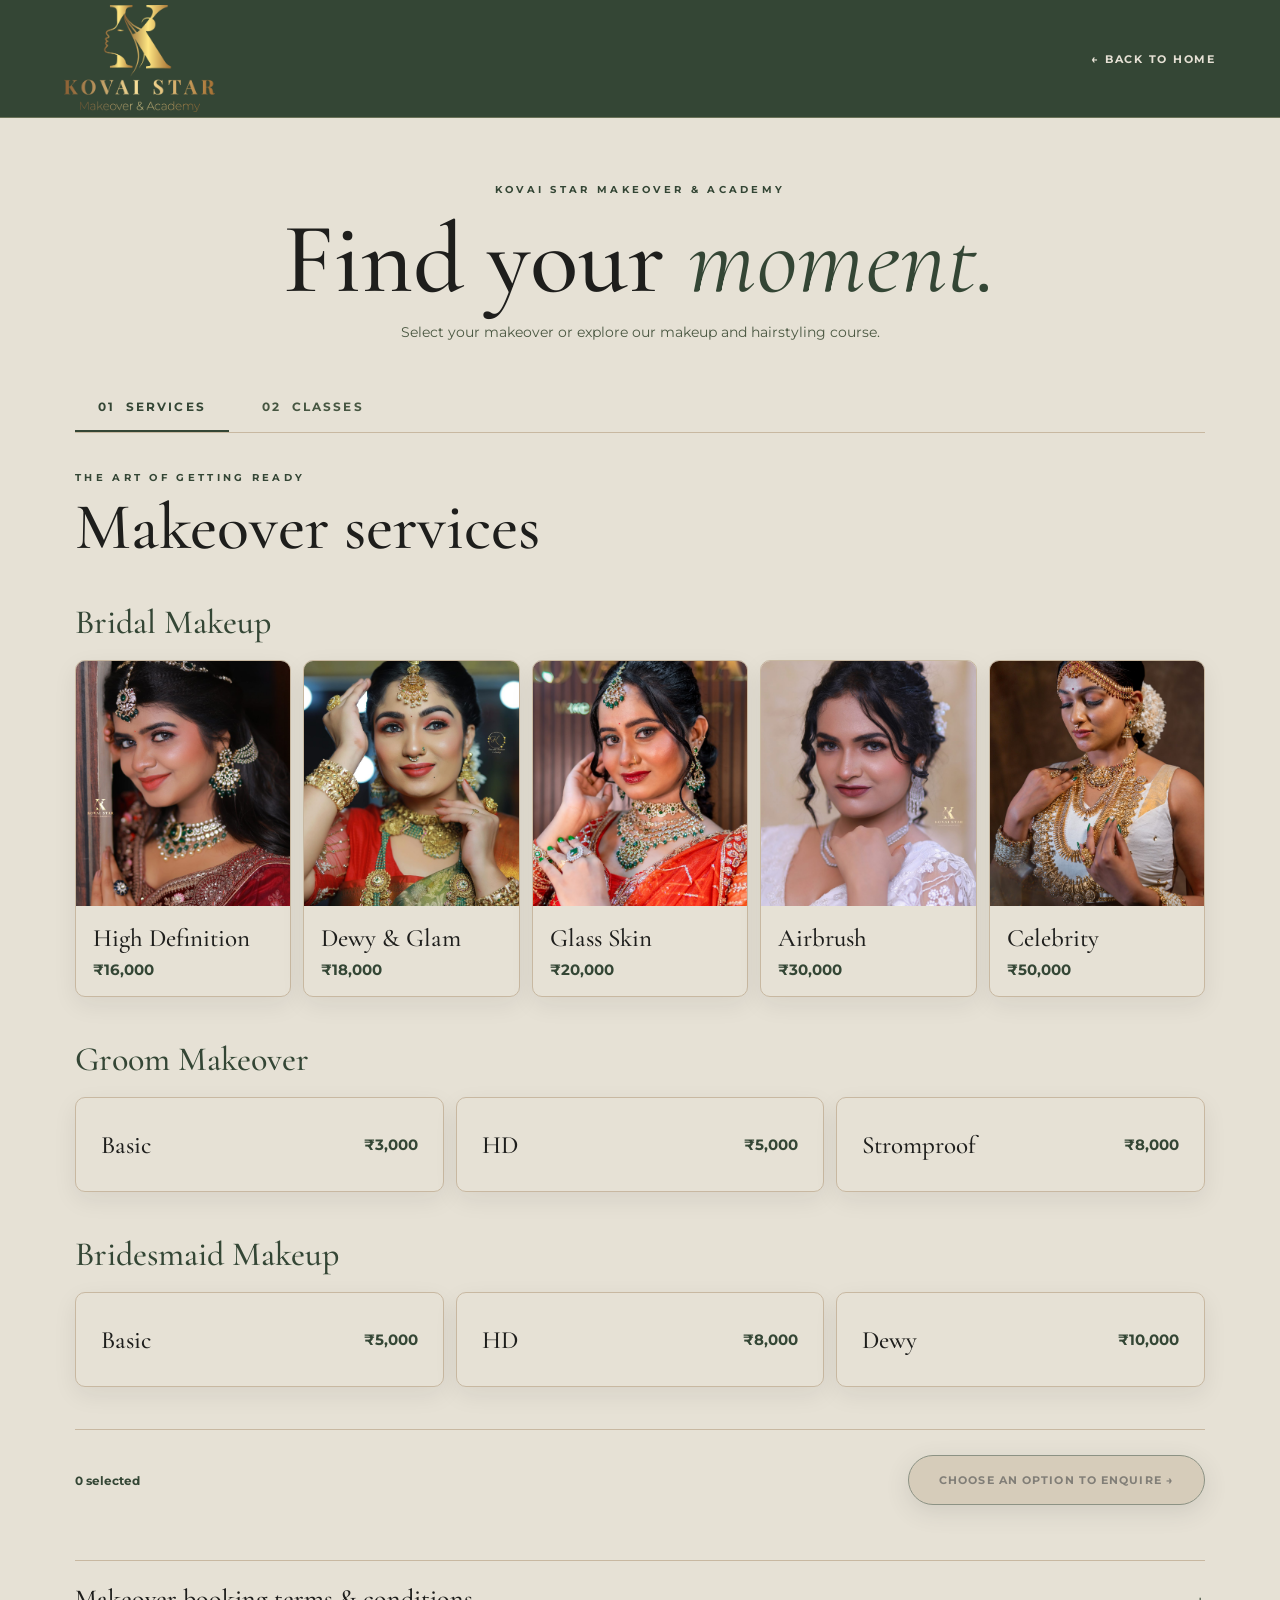
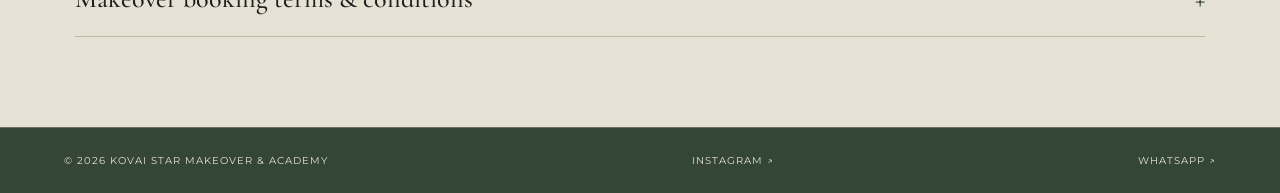
==== booking.html @ aaf4f647 "Add files via upload" ====
<!doctype html><html lang="en"><head><meta charset="utf-8"><meta name="viewport" content="width=device-width,initial-scale=1"><meta name="theme-color" content="#14110f"><title>Services & Classes | Kovai Star</title><link rel="preconnect" href="https://fonts.googleapis.com"><link rel="preconnect" href="https://fonts.gstatic.com" crossorigin><link href="https://fonts.googleapis.com/css2?family=Cormorant+Garamond:wght@400;500;600&family=Montserrat:wght@400;500;600;700&display=swap" rel="stylesheet"><link rel="stylesheet" href="style.css"></head><body class="booking-page">
<header class="booking-header"><a href="index.html"><img class="brand-logo" src="assets/logo.png" alt="Kovai Star Makeover & Academy"></a><a href="index.html" class="back-link">← BACK TO HOME</a></header>
<main class="booking-main"><div class="booking-title"><p class="overline">KOVAI STAR MAKEOVER & ACADEMY</p><h1>Find your <em>moment.</em></h1><p>Select your makeover or explore our makeup and hairstyling course.</p></div>
<div class="tabs" role="tablist" aria-label="Explore services or classes"><button id="servicesTab" class="tab active" type="button" role="tab" aria-selected="true" aria-controls="servicesPanel">01&nbsp; SERVICES</button><button id="classesTab" class="tab" type="button" role="tab" aria-selected="false" aria-controls="classesPanel">02&nbsp; CLASSES</button></div>
<section id="servicesPanel" class="tab-panel" role="tabpanel" aria-labelledby="servicesTab"><div class="section-heading"><p class="overline">THE ART OF GETTING READY</p><h2>Makeover services</h2></div>
<div class="service-category"><h3>Bridal Makeup</h3><div class="service-grid">
<button class="service-card" type="button" data-service="High Definition Makeup — ₹16,000"><img src="assets/look-01.jpg" alt="High definition bridal look"><span><b>High Definition</b><small>₹16,000</small></span><i>✓</i></button>
<button class="service-card" type="button" data-service="Dewy & Glam Makeup — ₹18,000"><img src="assets/look-02.jpg" alt="Dewy and glam bridal look"><span><b>Dewy & Glam</b><small>₹18,000</small></span><i>✓</i></button>
<button class="service-card" type="button" data-service="Glass Skin Makeup — ₹20,000"><img src="assets/look-03.jpg" alt="Glass skin bridal look"><span><b>Glass Skin</b><small>₹20,000</small></span><i>✓</i></button>
<button class="service-card" type="button" data-service="Airbrush Makeup — ₹30,000"><img src="assets/look-04.jpg" alt="Airbrush bridal look"><span><b>Airbrush</b><small>₹30,000</small></span><i>✓</i></button>
<button class="service-card" type="button" data-service="Celebrity Makeup — ₹50,000"><img src="assets/look-05.jpg" alt="Celebrity makeup look"><span><b>Celebrity</b><small>₹50,000</small></span><i>✓</i></button>
</div></div>
<div class="service-category"><h3>Groom Makeover</h3><div class="option-grid"><button class="option-card" type="button" data-service="Groom Basic — ₹3,000"><b>Basic</b><small>₹3,000</small><i>✓</i></button><button class="option-card" type="button" data-service="Groom HD — ₹5,000"><b>HD</b><small>₹5,000</small><i>✓</i></button><button class="option-card" type="button" data-service="Groom Stromproof — ₹8,000"><b>Stromproof</b><small>₹8,000</small><i>✓</i></button></div></div>
<div class="service-category"><h3>Bridesmaid Makeup</h3><div class="option-grid"><button class="option-card" type="button" data-service="Bridesmaid Basic — ₹5,000"><b>Basic</b><small>₹5,000</small><i>✓</i></button><button class="option-card" type="button" data-service="Bridesmaid HD — ₹8,000"><b>HD</b><small>₹8,000</small><i>✓</i></button><button class="option-card" type="button" data-service="Bridesmaid Dewy — ₹10,000"><b>Dewy</b><small>₹10,000</small><i>✓</i></button></div></div>
</section>
<section id="classesPanel" class="tab-panel hidden" role="tabpanel" aria-labelledby="classesTab">
<div class="section-heading"><p class="overline">LEARN THE CRAFT</p><h2>Makeup &amp; Hairstyling Class</h2><p>21-day Makeup &amp; Hairstyling Class — explore all course topics and benefits below.</p></div>
<div class="class-feature"><img class="class-saree-photo" src="assets/look-11.jpg" alt="Kovai Star bridal makeup and hairstyling with a traditional cream and gold saree"><div><p class="overline">21 DAY COURSE</p><h3>Makeup &amp;<br>Hairstyling</h3><p class="course-offer">FLAT 50% OFFER</p><p>Learn makeup, hairstyling and saree draping with live demonstrations and hands-on practice.</p><div class="class-fee">COURSE FEE <strong>₹25,000</strong></div><p>Ask us for the next batch schedule, offer details and joining information.</p><p class="course-seats">LIMITED SEATS ONLY!</p><button class="class-select" type="button" data-service="21-day Makeup &amp; Hairstyling Class — ₹25,000 — 50% offer enquiry">SELECT CLASS FOR ENQUIRY <span>✓</span></button></div></div>
<div class="topic-grid course-details"><article class="course-detail"><h3>What you will get</h3><ul><li>FREE Products</li><li>Professional Makeup Brush Kit</li><li>FREE Classes</li><li>Nail Art</li><li>Flower Making</li><li>Complimentary Portfolio Shoot</li><li>Photography</li><li>Costumes</li><li>Jewels</li><li>Lens</li><li>Lash</li><li>Hair Extensions</li><li>International Brand Portfolio</li><li>Makeup Products</li><li>Hairstyling Products &amp; Machineries</li></ul></article><article class="course-detail"><h3>Career Support</h3><ul><li>Social Media Marketing</li><li>Instagram Page Handling</li><li>Post &amp; Reels Ideas</li><li>Video / Photo Editing Ideas</li><li>Certificate Provided</li><li>Hands-on Practice with Our Products</li><li>Refreshments</li></ul></article><article class="course-detail"><h3>Topics</h3><ul><li>Advanced Makeup Live Demo</li><li>Advanced Hairstyle Class — Live Session</li><li>Advanced Pre-Pleating Techniques</li><li>Basic to Advanced Saree Pleating</li><li>Basic to Advanced Makeup</li><li>Basic to Advanced Hairstyling — 20+ Styles</li><li>South Indian Saree Draping</li><li>Madisar Saree Draping</li><li>Can Can Saree Draping</li><li>Salwar Techniques</li><li>Groom Makeup Class</li><li>Self-Grooming Class</li><li>Party Makeup</li></ul></article></div>
<div class="course-contact"><h3>Contact us for Booking</h3><a href="tel:+919790234906">+91 97902 34906</a><p>Kavundampalayam, Coimbatore</p></div>
</section>
<div class="selection-bar"><span id="selectionCount">0 selected</span><button id="continueBtn" class="gold-button" type="button" disabled>CHOOSE AN OPTION TO ENQUIRE →</button></div>
<section id="detailsPanel" class="details-panel hidden"><div class="section-heading"><p class="overline">PRIVATE ENQUIRY</p><h2>Tell us about your plans</h2></div><div class="selected-summary"><b>YOUR SELECTION</b><div id="selectedText"></div><button id="changeSelection" type="button">Change selection</button></div><form id="enquiryForm"><label>Your name<input id="name" required autocomplete="name" placeholder="Full name"></label><label>Phone number<input id="phone" type="tel" required inputmode="tel" autocomplete="tel" placeholder="Your number"></label><label>Event / preferred class date<input id="date" type="date"></label><label>Event or enquiry type<select id="eventType"><option value="">Choose one</option><option>Wedding</option><option>Engagement</option><option>Reception</option><option>Party / Occasion</option><option>Groom Stromproof</option><option>Makeup & Hairstyling Class</option><option>Other</option></select></label><label class="full">Location<input id="location" placeholder="City or venue"></label><label class="full">Message<textarea id="message" rows="4" placeholder="Tell us anything we should know..."></textarea></label><div class="form-actions"><button type="button" id="backBtn" class="outline-button">← BACK</button><button type="submit" class="gold-button">SEND ENQUIRY ON WHATSAPP ↗</button></div></form></section>
<details class="terms"><summary>Makeover booking terms &amp; conditions <span>+</span></summary><ul>
<li><strong>Trial:</strong> Complimentary when booking two makeover sessions; the trial prepayment is adjusted in the final bill. For one session, a trial costs ₹3,000 extra.</li>
<li><strong>Booking &amp; payment:</strong> A 50% non-refundable advance confirms the booking. Pay the remaining balance three days before the event. Any extra services on the event day are payable that day.</li>
<li><strong>Jewellery:</strong> Not included; clients arrange and collect it themselves.</li>
<li><strong>Travel:</strong> Client pays travel charges. Minimum ₹1,000 for travel within approximately 5 km; beyond that, ₹12 per km.</li>
<li><strong>Accommodation:</strong> Client arranges accommodation where required, or reimburses actual room costs against an invoice.</li>
<li><strong>Makeup room:</strong> Please provide a private, preferably air-conditioned room. Keep valuables with you; we cannot be responsible for missing items.</li>
<li><strong>Hair extensions &amp; accessories:</strong> These can be arranged. Borrowed items must be returned after the occasion; unreturned items may incur charges.</li>
<li><strong>Timing:</strong> Up to three hours are scheduled for makeup. Extra waiting is ₹1,500 per hour. An additional saree change or touch-up is ₹2,500.</li>
</ul><p>Please review the terms and confirm any travel, timing, or extra service charges before booking.</p></details>
</main><footer class="booking-footer"><span>© 2026 KOVAI STAR MAKEOVER & ACADEMY</span><a href="https://www.instagram.com/kovaistarmakeover?stkn=ZjFpaWU0MXR2Zm05" target="_blank" rel="noopener noreferrer">INSTAGRAM ↗</a><a href="https://wa.me/919790234906" target="_blank" rel="noopener noreferrer">WHATSAPP ↗</a></footer><script src="booking.js"></script></body></html>
---- style.css ----
:root{--bg:#14110f;--panel:#211a17;--line:#78604a;--gold:#e2bb81;--pale:#f2d6ad;--text:#fbf1df;--muted:#c3ad95}*{box-sizing:border-box}html{scroll-behavior:smooth}body{margin:0;background:var(--bg);color:var(--text);font-family:Montserrat,Arial,sans-serif}a{color:inherit;text-decoration:none}button,input,select,textarea{font:inherit}button{cursor:pointer}.hidden{display:none!important}.brand-logo{display:block;width:180px;height:128px;object-fit:contain;object-position:left top}.home-hero{min-height:100svh;position:relative;isolation:isolate;overflow:hidden;background:#17100d}.hero-photo{position:absolute;inset:0;background:url('assets/look-10.jpg') center 28%/cover no-repeat;z-index:-2}.hero-shade{position:absolute;inset:0;z-index:-1;background:linear-gradient(90deg,rgba(13,10,9,.98) 0%,rgba(16,11,9,.83) 27%,rgba(16,11,9,.12) 62%,rgba(12,9,8,.32) 100%),linear-gradient(0deg,rgba(11,8,7,.98) 0%,transparent 48%)}.home-header{padding:25px 5% 0}.home-header .brand-logo{width:195px;height:150px}.hero-copy{margin:36px 0 0 7.5%;position:relative;z-index:1;width:min(580px,50vw)}.overline{font-size:10px;letter-spacing:.33em;font-weight:600;color:var(--gold)}.hero-copy h1{font:500 clamp(100px,16vw,230px)/.75 'Cormorant Garamond',Georgia,serif;letter-spacing:-.07em;margin:20px 0 35px;color:var(--pale)}.hero-copy .star{font-size:.35em;vertical-align:top;margin-left:10px;letter-spacing:0}.hero-sub{font:500 clamp(19px,2vw,27px)/1.15 'Cormorant Garamond',Georgia,serif;letter-spacing:.025em;color:var(--text)}.home-gallery{width:min(1220px,90vw);margin:40px auto 0;position:relative;z-index:1}.mosaic{display:grid;grid-template-columns:1.05fr .92fr 1.25fr .92fr .92fr;grid-template-rows:156px 156px;gap:10px}.mosaic img{width:100%;height:100%;object-fit:cover;border:1px solid rgba(226,187,129,.55);border-radius:10px;min-width:0;background:#4a332a}.mosaic img:nth-child(1){grid-row:span 2}.mosaic img:nth-child(2){grid-column:2;grid-row:1}.mosaic img:nth-child(3){grid-column:3;grid-row:span 2}.mosaic img:nth-child(4){grid-column:4;grid-row:1}.mosaic img:nth-child(5){grid-column:5;grid-row:1}.mosaic img:nth-child(6){grid-column:2;grid-row:2}.mosaic img:nth-child(7){grid-column:4/span 2;grid-row:2}.gallery-more{display:flex;justify-content:space-between;font-size:10px;letter-spacing:.19em;color:var(--gold);margin:12px 0}.hero-bottom{display:flex;align-items:center;justify-content:space-between;gap:20px;width:min(1220px,90vw);margin:24px auto 28px}.instagram-cta{display:flex;align-items:center;gap:15px;font:500 17px 'Cormorant Garamond',Georgia,serif}.insta-icon{font:28px Arial,sans-serif}.book-cta,.gold-button{background:linear-gradient(110deg,#b88654,#f2d4a2,#bb8955);color:#24160f;border:0;border-radius:999px;padding:17px 30px;font:600 14px 'Cormorant Garamond',Georgia,serif;letter-spacing:.02em;min-width:210px;text-align:center}.book-cta span{margin-left:24px}.booking-header{height:118px;border-bottom:1px solid rgba(226,187,129,.3);padding:12px 5%;display:flex;align-items:center;justify-content:space-between}.booking-header .brand-logo{width:152px;height:100px}.back-link{font-size:10px;letter-spacing:.16em;color:var(--gold)}.booking-main{width:min(1130px,92vw);margin:0 auto;padding:55px 0 90px}.booking-title{text-align:center;margin-bottom:42px}.booking-title h1{font:500 clamp(55px,8vw,100px)/.95 'Cormorant Garamond',Georgia,serif;margin:16px}.booking-title h1 em{color:var(--gold);font-weight:400}.booking-title>p:last-child{font-size:13px;color:var(--muted)}.tabs{display:flex;gap:10px;border-bottom:1px solid var(--line);margin-bottom:38px}.tab{border:0;border-bottom:2px solid transparent;background:none;color:var(--muted);padding:16px 23px;font-size:11px;letter-spacing:.18em;font-weight:700}.tab.active{color:var(--gold);border-color:var(--gold)}.section-heading h2{font:500 clamp(43px,6vw,66px)/1 'Cormorant Garamond',Georgia,serif;margin:9px 0 16px}.section-heading>p:last-child{font-size:13px;color:var(--muted)}.service-category{margin:42px 0}.service-category h3,.topic-grid h3{font:500 34px 'Cormorant Garamond',Georgia,serif;color:var(--gold);margin:0 0 17px}.service-grid{display:grid;grid-template-columns:repeat(5,1fr);gap:12px}.service-card{min-width:0;border:1px solid var(--line);border-radius:10px;background:var(--panel);color:var(--text);padding:0;text-align:left;overflow:hidden;position:relative;transition:.2s}.service-card:hover,.service-card.selected,.option-card:hover,.option-card.selected,.class-select.selected{border-color:var(--gold);box-shadow:0 0 0 2px rgba(226,187,129,.2)}.service-card img{width:100%;height:205px;object-fit:cover;display:block}.service-card span{padding:17px;display:flex;flex-direction:column;gap:7px}.service-card b,.option-card b{font:500 22px 'Cormorant Garamond',Georgia,serif}.service-card small,.option-card small{font-size:12px;color:var(--gold)}.service-card i,.option-card i{position:absolute;top:9px;right:9px;background:var(--gold);color:#18110e;border-radius:50%;width:25px;height:25px;display:none;place-items:center;font-style:normal}.selected i{display:grid}.option-grid{display:grid;grid-template-columns:repeat(3,1fr);gap:12px}.option-card{border:1px solid var(--line);background:var(--panel);color:var(--text);border-radius:10px;padding:24px;text-align:left;display:flex;justify-content:space-between;align-items:center;position:relative}.option-card i{top:4px;right:4px}.class-feature{display:grid;grid-template-columns:45% 55%;border:1px solid var(--line);border-radius:12px;overflow:hidden;background:var(--panel);margin-top:25px}.class-feature>img{width:100%;height:450px;object-fit:cover}.class-feature>div{padding:clamp(30px,5vw,65px)}.class-feature h3{font:500 clamp(44px,5vw,70px)/.9 'Cormorant Garamond',Georgia,serif;color:var(--pale);margin:14px 0 24px}.class-feature p:not(.overline){color:var(--muted);font-size:13px;line-height:1.8}.class-fee{display:flex;gap:20px;align-items:center;color:var(--gold);font-size:10px;letter-spacing:.17em;margin:28px 0}.class-fee strong{font:500 30px 'Cormorant Garamond',Georgia,serif;letter-spacing:0;color:var(--text)}.class-select{border:1px solid var(--gold);background:transparent;color:var(--gold);padding:15px 18px;font-size:10px;letter-spacing:.13em}.class-select span{display:none}.class-select.selected span{display:inline}.topic-grid{display:grid;grid-template-columns:1fr 1fr;gap:20px;margin:24px 0}.topic-grid>div{padding:28px;background:var(--panel);border:1px solid var(--line);border-radius:10px}.topic-grid h3{font-size:28px}.topic-grid ul,.terms ul{padding-left:20px;color:var(--muted);font-size:12px;line-height:2}.selection-bar{border-top:1px solid var(--line);padding:25px 0;display:flex;justify-content:space-between;align-items:center;gap:16px;color:var(--gold);font-size:12px}.gold-button{font:700 11px Montserrat,sans-serif;letter-spacing:.1em;border-radius:30px}.gold-button:disabled{opacity:.5;cursor:not-allowed}.details-panel{border-top:1px solid var(--line);padding:48px 0}.selected-summary{background:var(--panel);border:1px solid var(--line);padding:18px;display:flex;align-items:center;gap:18px;margin:20px 0 25px;flex-wrap:wrap}.selected-summary b{color:var(--gold);font-size:10px;letter-spacing:.12em}.selected-summary>div{flex:1;font-size:12px;line-height:1.8}.selected-summary button,.outline-button{border:1px solid var(--gold);background:transparent;color:var(--gold);padding:12px 16px;font-size:11px}form{display:grid;grid-template-columns:1fr 1fr;gap:18px}form label{display:flex;flex-direction:column;gap:9px;font-size:11px;letter-spacing:.06em;color:var(--gold)}form .full,.form-actions{grid-column:1/-1}input,select,textarea{background:#261e1a;border:1px solid var(--line);padding:14px;color:var(--text);width:100%;border-radius:3px;color-scheme:dark}textarea{resize:vertical}.form-actions{display:flex;justify-content:space-between;gap:15px}.terms{margin:30px 0 0;border-top:1px solid var(--line);border-bottom:1px solid var(--line);padding:22px 0}.terms summary{cursor:pointer;display:flex;justify-content:space-between;list-style:none;font:500 26px 'Cormorant Garamond',Georgia,serif}.terms summary span{color:var(--gold)}.terms p{font-size:11px;color:var(--muted)}.booking-footer{border-top:1px solid var(--line);padding:26px 5%;display:flex;justify-content:space-between;gap:15px;color:var(--muted);font-size:10px;letter-spacing:.1em}@media(max-width:850px){.service-grid{grid-template-columns:repeat(3,1fr)}.home-header .brand-logo{width:145px;height:110px}.hero-copy{margin-top:10px}.mosaic{grid-template-rows:120px 120px}.hero-bottom{margin-bottom:22px}}@media(max-width:600px){.home-hero{min-height:100svh}.hero-photo{background-position:61% top}.hero-shade{background:linear-gradient(90deg,rgba(13,10,9,.9),rgba(13,10,9,.25)),linear-gradient(0deg,rgba(11,8,7,.98) 0%,transparent 65%)}.home-header{padding:18px 5% 0}.home-header .brand-logo{width:130px;height:96px}.hero-copy{width:85vw;margin:65px 0 0 6%}.hero-copy h1{font-size:105px}.hero-sub{font-size:19px}.home-gallery{width:95vw;margin-top:50px}.mosaic{display:flex;gap:7px;overflow-x:auto;scroll-snap-type:x mandatory;scrollbar-width:none}.mosaic img,.mosaic img:nth-child(n){flex:0 0 43vw;width:43vw;height:220px;scroll-snap-align:center;border-radius:8px}.gallery-more{font-size:9px}.hero-bottom{width:95vw;flex-direction:column-reverse;align-items:stretch;margin:20px auto 35px}.book-cta{width:100%}.instagram-cta{font-size:15px;justify-content:center}.booking-header{height:95px}.booking-header .brand-logo{width:120px;height:82px}.back-link{font-size:8px}.booking-main{padding-top:35px}.booking-title h1{font-size:62px}.tabs{margin-bottom:25px}.tab{flex:1;padding:13px 8px;font-size:9px}.service-grid{grid-template-columns:repeat(2,1fr);gap:9px}.service-card img{height:160px}.service-card span{padding:12px}.service-card b{font-size:18px}.option-grid{gap:7px}.option-card{padding:17px 10px;display:block}.option-card b{font-size:21px}.option-card small{display:block;margin-top:7px}.class-feature{grid-template-columns:1fr}.class-feature>img{height:300px}.class-feature>div{padding:25px}.topic-grid{grid-template-columns:1fr}.selection-bar,.form-actions{flex-direction:column;align-items:stretch}.selection-bar .gold-button{width:100%}form{grid-template-columns:1fr}.booking-footer{flex-wrap:wrap;line-height:1.8}}

/* Earth palette revision — layout and content remain the same. */
:root{--bg:#E6E1D5;--panel:#F0EDE5;--line:#C8B8A1;--gold:#6A7258;--pale:#E6E1D5;--text:#1E1E1C;--muted:#53604B}
body{background:#E6E1D5;color:#1E1E1C}
.home-hero{background:#344635;color:#E6E1D5;min-height:100svh}
.hero-shade{background:linear-gradient(90deg,rgba(30,30,28,.97) 0%,rgba(52,70,53,.83) 29%,rgba(52,70,53,.06) 66%,rgba(30,30,28,.24) 100%),linear-gradient(0deg,rgba(30,30,28,.96) 0%,transparent 56%)}
.home-header .brand-logo{width:225px;height:164px;filter:brightness(1.12)}
.hero-copy{margin-top:20px;width:min(670px,58vw)}
.hero-copy .overline{color:#E6E1D5;font-size:12px;letter-spacing:.29em;text-shadow:0 2px 10px #1E1E1C}
.hero-copy h1{color:#E6E1D5;font-size:clamp(125px,17vw,250px);text-shadow:0 5px 22px rgba(30,30,28,.45)}
.hero-sub{color:#E6E1D5;font-size:clamp(23px,2.4vw,33px);text-shadow:0 3px 15px #1E1E1C}
.home-gallery{width:min(1460px,96vw);margin-top:40px}
.mosaic{grid-template-rows:clamp(185px,17vw,245px) clamp(185px,17vw,245px);gap:12px}
.mosaic img{border:2px solid #C8B8A1;box-shadow:0 9px 25px rgba(30,30,28,.34)}
.gallery-more{color:#E6E1D5;font-size:11px;font-weight:700;text-shadow:0 2px 8px #1E1E1C}
.hero-bottom{width:min(1460px,96vw);margin-top:20px}
.instagram-cta{color:#E6E1D5;font-size:21px;text-shadow:0 2px 10px #1E1E1C}
.book-cta,.gold-button{background:#C8B8A1;color:#1E1E1C;border:1px solid #E6E1D5;box-shadow:0 7px 22px rgba(30,30,28,.2)}
.book-cta{font-size:18px;padding:19px 35px}
.book-cta:hover,.gold-button:hover:not(:disabled){background:#E6E1D5;color:#344635}
.booking-page{background:#E6E1D5;color:#1E1E1C}
.booking-header{background:#344635;border-bottom-color:#6A7258}
.booking-header .brand-logo{width:172px;height:107px;filter:brightness(1.15)}
.back-link{color:#E6E1D5;font-size:11px;font-weight:700}
.booking-title .overline,.section-heading .overline{color:#344635;font-weight:700}
.booking-title h1{color:#1E1E1C}
.booking-title h1 em{color:#344635}
.booking-title>p:last-child,.section-heading>p:last-child{color:#4B5842;font-size:14px}
.tabs{border-color:#C8B8A1}
.tab{color:#465641;font-size:12px}
.tab.active{color:#344635;border-color:#344635}
.section-heading h2{color:#1E1E1C}
.service-category h3,.topic-grid h3{color:#344635}
.service-card,.option-card{background:#F3F0E9;color:#1E1E1C;border:1px solid #B1AC99;box-shadow:0 8px 25px rgba(30,30,28,.07)}
.service-card:hover,.service-card.selected,.option-card:hover,.option-card.selected{border-color:#344635;box-shadow:0 0 0 2px rgba(106,114,88,.35)}
.service-card img{height:245px}
.service-card b,.option-card b{font-size:25px;color:#1E1E1C}
.service-card small,.option-card small{color:#344635;font-size:15px;font-weight:700}
.service-card i,.option-card i{background:#344635;color:#E6E1D5}
.option-card{min-height:95px;padding:25px}
.class-feature,.topic-grid>div,.selected-summary{background:#F3F0E9;border-color:#B1AC99}
.class-feature h3{color:#344635}
.class-feature p:not(.overline),.topic-grid ul,.terms ul,.terms p{color:#414B3D;font-size:13px}
.class-fee{color:#344635}
.class-fee strong{color:#1E1E1C}
.class-select,.selected-summary button,.outline-button{border-color:#344635;color:#344635;font-weight:700}
.class-select.selected{border-color:#344635;box-shadow:0 0 0 2px rgba(106,114,88,.35)}
.selection-bar,.details-panel,.terms{border-color:#C8B8A1}
.selection-bar,.selected-summary b{color:#344635;font-weight:700}
form label{color:#344635;font-size:12px;font-weight:700}
input,select,textarea{background:#FAF8F2;border-color:#AAA995;color:#1E1E1C;color-scheme:light;font-size:14px}
input::placeholder,textarea::placeholder{color:#5A6555;opacity:1}
.terms summary{color:#1E1E1C}
.terms summary span{color:#344635}
.booking-footer{background:#344635;color:#E6E1D5;border-color:#6A7258}
@media(max-width:850px){.home-header .brand-logo{width:180px;height:132px}.mosaic{grid-template-rows:180px 180px}.hero-copy{width:72vw}}
@media(max-width:600px){.home-hero{min-height:100svh}.home-header .brand-logo{width:150px;height:110px}.hero-copy{width:88vw;margin:45px 0 0 6%}.hero-copy .overline{font-size:10px}.hero-copy h1{font-size:clamp(110px,28vw,150px)}.hero-sub{font-size:22px}.home-gallery{width:96vw;margin-top:45px}.mosaic{gap:9px}.mosaic img,.mosaic img:nth-child(n){flex:0 0 65vw;width:65vw;height:315px;border-width:2px}.gallery-more{font-size:10px}.hero-bottom{width:96vw}.instagram-cta{font-size:18px}.book-cta{font-size:18px}.booking-header .brand-logo{width:145px;height:90px}.service-card img{height:195px}.service-card b{font-size:21px}.service-card small,.option-card small{font-size:13px}.option-card{padding:18px 10px;min-height:85px}.option-card b{font-size:20px}}

.full-gallery{background:#E6E1D5;padding:75px max(3vw,18px) 90px;color:#1E1E1C}.gallery-title{text-align:center;margin-bottom:35px}.gallery-title p{color:#344635;font-size:11px;font-weight:700;letter-spacing:.26em}.gallery-title h2{font:500 clamp(47px,6vw,77px)/1 'Cormorant Garamond',Georgia,serif;margin:12px}.all-looks{max-width:1460px;margin:auto;display:grid;grid-template-columns:repeat(5,1fr);gap:16px}.all-looks figure{min-width:0;margin:0;background:#F4F0E8;border:1px solid #C8B8A1}.all-looks img{display:block;width:100%;height:clamp(230px,28vw,390px);object-fit:cover;object-position:center 25%}.all-looks figcaption{padding:13px 16px;color:#344635;font-size:10px;font-weight:700;letter-spacing:.16em}@media(max-width:900px){.all-looks{grid-template-columns:repeat(3,1fr);gap:11px}}@media(max-width:600px){.full-gallery{padding:55px 12px 70px}.all-looks{grid-template-columns:repeat(2,1fr);gap:9px}.all-looks img{height:56vw}.all-looks figcaption{padding:9px;font-size:9px}}

/* One generous swipeable portfolio inside the hero, containing all 17 supplied photos. */
.home-gallery{width:96vw!important;max-width:1500px!important;margin:50px auto 0!important}.home-gallery .mosaic{display:flex!important;grid-template-columns:none!important;grid-template-rows:none!important;gap:14px!important;overflow-x:auto!important;overflow-y:hidden!important;scroll-snap-type:x mandatory;scrollbar-width:none;overscroll-behavior-inline:contain;padding:6px 3px 14px}.home-gallery .mosaic::-webkit-scrollbar{display:none}.home-gallery .mosaic img,.home-gallery .mosaic img:nth-child(n){display:block!important;grid-column:auto!important;grid-row:auto!important;flex:0 0 clamp(260px,27vw,405px)!important;width:clamp(260px,27vw,405px)!important;height:clamp(365px,38vw,540px)!important;object-fit:cover;object-position:center 25%;scroll-snap-align:start;border:2px solid #C8B8A1;border-radius:10px}.gallery-navigation{display:flex;align-items:center;justify-content:center;gap:18px;margin:15px auto 0;color:#E6E1D5;font-size:12px;letter-spacing:.17em;font-weight:700}.gallery-navigation small{font-size:10px;color:#E6E1D5;opacity:.9}.gallery-navigation button{border:1px solid #C8B8A1;background:#344635;color:#E6E1D5;border-radius:50%;width:40px;height:40px;font-size:21px}.hero-bottom{margin-top:14px!important}@media(max-width:600px){.home-gallery{width:96vw!important;margin-top:45px!important}.home-gallery .mosaic{gap:10px!important}.home-gallery .mosaic img,.home-gallery .mosaic img:nth-child(n){flex-basis:72vw!important;width:72vw!important;height:100vw!important;max-height:490px!important}.gallery-navigation{gap:12px}.gallery-navigation small{font-size:8px}}

/* Requested header and carousel refinements. */
.home-header{display:flex;align-items:flex-start;justify-content:space-between;gap:18px;position:relative;z-index:3}.header-book{display:inline-flex;align-items:center;justify-content:center;gap:26px;background:#C8B8A1;color:#1E1E1C;border:1px solid #E6E1D5;border-radius:999px;padding:16px 25px;margin-top:15px;font:600 17px 'Cormorant Garamond',Georgia,serif;white-space:nowrap;box-shadow:0 6px 18px rgba(30,30,28,.22)}.header-book:hover{background:#E6E1D5}.home-hero .hero-photo{background-position:63% top!important}.hero-bottom{justify-content:flex-start!important;margin-top:10px!important}.instagram-cta{display:inline-flex;align-items:center;gap:12px}.instagram-icon{width:26px;height:26px;flex:0 0 26px;display:block}.gallery-navigation{min-height:32px;margin:12px auto 0!important}.gallery-navigation span{color:#E6E1D5;font-size:11px;letter-spacing:.2em;font-weight:700}.home-gallery .mosaic{cursor:grab}.home-gallery .mosaic:active{cursor:grabbing}@media(max-width:600px){.home-header{align-items:center;padding-top:12px}.home-header .brand-logo{width:125px;height:95px}.header-book{font-size:12px;padding:12px 14px;gap:8px;margin:0}.home-hero .hero-photo{background-position:60% top!important}.hero-bottom{flex-direction:row!important;justify-content:flex-start!important;margin:14px auto 28px!important}.instagram-cta{font-size:16px}.instagram-icon{width:23px;height:23px;flex-basis:23px}.gallery-navigation span{font-size:9px}}

/* Bring the bridal portrait's face into the visible hero area. */
.home-hero .hero-photo{background-position:63% 40%!important}
@media(max-width:600px){.home-hero .hero-photo{background-position:60% 38%!important}}

/* Keep the portrait on the right, clear of the left-hand headline. */
.home-hero .hero-photo{left:auto!important;right:0!important;width:58%!important;background-size:cover!important;background-position:center 40%!important}
@media(max-width:850px){.home-hero .hero-photo{right:-15%!important;width:78%!important;background-position:center 37%!important}}
@media(max-width:600px){.home-hero .hero-photo{right:-32%!important;width:100%!important;background-position:center 38%!important}}

/* One continuous photograph across the whole hero: no center seam. */
.home-hero{background:#1E1E1C!important}
.home-hero .hero-photo{inset:0!important;left:0!important;right:0!important;width:100%!important;height:100%!important;background-image:url('assets/look-10.jpg')!important;background-repeat:no-repeat!important;background-size:150% auto!important;background-position:left 38%!important}
.home-hero .hero-shade{background:linear-gradient(90deg,rgba(30,30,28,.87) 0%,rgba(30,30,28,.65) 34%,rgba(30,30,28,.09) 72%,rgba(30,30,28,.16) 100%),linear-gradient(0deg,rgba(30,30,28,.88) 0%,transparent 48%)!important}
@media(max-width:850px){.home-hero .hero-photo{background-size:cover!important;background-position:left 38%!important}}
@media(max-width:600px){.home-hero .hero-photo{background-size:cover!important;background-position:left 36%!important}.home-hero .hero-shade{background:linear-gradient(90deg,rgba(30,30,28,.84),rgba(30,30,28,.28) 73%,rgba(30,30,28,.1)),linear-gradient(0deg,rgba(30,30,28,.84),transparent 58%)!important}}

/* Final five-colour system across both pages. Photographs remain natural. */
:root{--bg:#E6E1D5;--panel:#E6E1D5;--line:#C8B8A1;--gold:#6A7258;--pale:#E6E1D5;--text:#1E1E1C;--muted:#344635}
.home-hero .hero-shade{background:linear-gradient(90deg,rgba(30,30,28,.88) 0%,rgba(52,70,53,.67) 38%,rgba(52,70,53,.2) 76%,rgba(30,30,28,.18) 100%),linear-gradient(0deg,rgba(52,70,53,.76),transparent 53%)!important}
.home-hero .hero-photo{filter:saturate(.78)}
.home-header .brand-logo,.booking-header .brand-logo{filter:none!important}
.home-hero .hero-copy .overline,.home-hero .hero-copy h1,.home-hero .hero-sub,.instagram-cta,.gallery-navigation span{color:#E6E1D5!important}
.header-book{background:#C8B8A1!important;color:#1E1E1C!important;border-color:#E6E1D5!important}
.header-book:hover{background:#E6E1D5!important}
.home-gallery .mosaic img{border-color:#C8B8A1!important}
.instagram-icon{color:#E6E1D5!important}
.booking-page{background:#E6E1D5!important;color:#1E1E1C!important}
.booking-header,.booking-footer{background:#344635!important;color:#E6E1D5!important;border-color:#6A7258!important}
.back-link,.booking-footer a{color:#E6E1D5!important}
.booking-title h1,.section-heading h2,.service-card b,.option-card b,.selected-summary,.terms summary{color:#1E1E1C!important}
.booking-title h1 em,.booking-title .overline,.section-heading .overline,.service-category h3,.topic-grid h3,.class-feature h3,.selection-bar,.class-fee,.class-select{color:#344635!important}
.service-card,.option-card,.class-feature,.topic-grid>div,.selected-summary{background:#E6E1D5!important;border-color:#C8B8A1!important}
.service-card.selected,.option-card.selected,.class-select.selected{border-color:#344635!important}
.service-card small,.option-card small,.class-fee strong{color:#344635!important}
.service-card i,.option-card i{background:#344635!important;color:#E6E1D5!important}
.gold-button{background:#C8B8A1!important;color:#1E1E1C!important;border-color:#344635!important}
.gold-button:hover:not(:disabled){background:#6A7258!important;color:#E6E1D5!important}
.class-select,.outline-button,.selected-summary button{border-color:#344635!important;color:#344635!important;background:transparent!important}
input,select,textarea{background:#E6E1D5!important;color:#1E1E1C!important;border-color:#6A7258!important}
input::placeholder,textarea::placeholder{color:#344635!important}
@media(max-width:600px){.home-hero .hero-shade{background:linear-gradient(90deg,rgba(30,30,28,.82),rgba(52,70,53,.3) 78%,rgba(52,70,53,.12)),linear-gradient(0deg,rgba(52,70,53,.7),transparent 58%)!important}}

/* Reference-style portrait collage. Every supplied image remains in this one swipe area. */
.home-gallery{width:min(1500px,95vw)!important;margin:40px auto 0!important}.home-gallery .mosaic{display:flex!important;gap:0!important;overflow-x:auto!important;scroll-snap-type:x mandatory!important;padding:0!important;cursor:grab}.home-gallery .mosaic:active{cursor:grabbing}.gallery-page{flex:0 0 100%;min-width:0;height:520px;display:grid;grid-template-columns:1.05fr .9fr 1.25fr .9fr;grid-template-rows:1fr 1fr;gap:12px;scroll-snap-align:start;padding:0 3px}.gallery-page .collage-photo{min-width:0;min-height:0;margin:0;overflow:hidden;border:2px solid #C8B8A1;border-radius:12px;background:#344635;box-shadow:0 14px 27px rgba(30,30,28,.28)}.gallery-page .collage-photo:nth-child(1){grid-column:1;grid-row:1/span 2}.gallery-page .collage-photo:nth-child(2){grid-column:2;grid-row:1}.gallery-page .collage-photo:nth-child(3){grid-column:2;grid-row:2}.gallery-page .collage-photo:nth-child(4){grid-column:3;grid-row:1/span 2}.gallery-page .collage-photo:nth-child(5){grid-column:4;grid-row:1}.gallery-page .collage-photo:nth-child(6){grid-column:4;grid-row:2}.gallery-page:last-child .collage-photo:nth-child(5){grid-column:4;grid-row:1/span 2}.home-gallery .gallery-page img,.home-gallery .gallery-page img:nth-child(n){display:block!important;width:100%!important;height:100%!important;max-height:none!important;object-fit:cover!important;object-position:center 20%!important;border:0!important;border-radius:0!important;box-shadow:none!important}.gallery-navigation{margin:15px auto 0!important}.hero-bottom{margin-top:20px!important}@media(max-width:850px){.gallery-page{height:390px;gap:8px}}@media(max-width:600px){.home-gallery{width:96vw!important;margin-top:38px!important}.home-gallery .mosaic{gap:10px!important;padding:0 5px 5px!important;scroll-snap-type:x mandatory!important}.gallery-page{display:contents!important}.gallery-page .collage-photo,.gallery-page:last-child .collage-photo:nth-child(5){flex:0 0 72vw!important;width:72vw!important;height:92vw!important;max-height:490px!important;scroll-snap-align:center;border-radius:10px}.home-gallery .gallery-page img,.home-gallery .gallery-page img:nth-child(n){width:100%!important;height:100%!important;object-position:center 16%!important}}

/* Phone layout: keep the portrait's face visible, then show large swipeable looks. */
@media (max-width: 600px) {
  html, body { width: 100%; overflow-x: hidden; }
  .home-hero { min-height: 100svh; background: #344635 !important; padding-bottom: 22px; }
  .home-hero .hero-photo {
    top: 0 !important; bottom: auto !important; height: 690px !important;
    background-size: auto 690px !important; background-position: center top !important;
    mask-image: linear-gradient(to bottom, #000 0%, #000 64%, transparent 100%);
    -webkit-mask-image: linear-gradient(to bottom, #000 0%, #000 64%, transparent 100%);
  }
  .home-hero .hero-shade {
    top: 0; bottom: auto; height: 690px;
    background: linear-gradient(to bottom, rgba(30,30,28,.4), transparent 36%, rgba(52,70,53,.14) 54%, #344635 100%) !important;
  }
  .home-header { padding: 12px 4% 0; align-items: flex-start; gap: 8px; }
  .home-header .brand-logo { width: clamp(94px, 27vw, 120px); height: auto; max-height: 88px; }
  .header-book { padding: 11px 12px; min-height: 42px; max-width: 58vw; font-size: clamp(11px, 3.25vw, 14px); white-space: normal; text-align: center; line-height: 1.1; }
  .header-book span { display: none; }
  .hero-copy { width: 90%; margin: clamp(275px, 82vw, 335px) 5% 0; }
  .hero-copy .overline { font-size: clamp(10px, 2.8vw, 12px); letter-spacing: .18em; margin: 0; }
  .hero-copy h1 { font-size: clamp(82px, 24vw, 108px); line-height: .78; margin: 13px 0 18px; }
  .hero-copy .star { margin-left: 4px; }
  .hero-sub { font-size: clamp(18px, 5.3vw, 23px); line-height: 1.1; margin: 0; }
  .home-gallery { width: 100% !important; margin: 32px auto 0 !important; }
  .home-gallery .mosaic { gap: 10px !important; padding: 0 5vw 8px !important; scroll-padding-inline: 5vw; }
  .gallery-page { display: contents !important; }
  .gallery-page .collage-photo, .gallery-page:last-child .collage-photo:nth-child(5) {
    flex: 0 0 82vw !important; width: 82vw !important;
    height: min(112vw, 510px) !important; max-height: none !important;
    scroll-snap-align: center; border-radius: 11px;
  }
  .home-gallery .gallery-page img, .home-gallery .gallery-page img:nth-child(n) { object-position: center 18% !important; }
  .gallery-navigation { margin: 12px auto 0 !important; text-align: center; }
  .gallery-navigation span { font-size: 10px; letter-spacing: .15em; }
  .hero-bottom { width: 90vw; margin: 18px auto 12px !important; }
  .instagram-cta { font-size: clamp(15px, 4.3vw, 18px); gap: 9px; }
  .booking-header { padding-inline: 4%; }
  .booking-header .brand-logo { width: 112px; height: auto; max-height: 78px; }
  .booking-main { width: 91vw; }
  .booking-title h1 { font-size: clamp(49px, 14vw, 62px); margin-inline: 0; }
  .option-grid { grid-template-columns: repeat(3, minmax(0,1fr)); }
  .option-card { min-width: 0; padding: 14px 9px; }
  .option-card b { font-size: clamp(18px, 5vw, 22px); }
  .option-card small { overflow-wrap: anywhere; }
  .booking-footer { gap: 10px 18px; }
}
@media (max-width: 350px) {
  .hero-copy { margin-top: 255px; }
  .header-book { padding: 9px; }
  .service-card img { height: 150px; }
  .service-card b { font-size: 18px; }
}

/* Complete class details from the supplied course poster. */
.class-feature>img.course-poster{width:100%;height:auto;align-self:start;object-fit:contain;display:block}
.course-details{grid-template-columns:repeat(2,minmax(0,1fr));align-items:start;gap:20px}
.course-details .course-detail:last-child{grid-column:1/-1}
.course-detail{min-width:0;padding:26px;border:1px solid var(--line);border-radius:12px}
.course-detail h3{margin:0 0 18px;font:600 32px/1.15 'Cormorant Garamond',Georgia,serif}
.course-detail ul{margin:0;padding-left:22px;line-height:1.85}
.course-detail li{padding:3px 0;overflow-wrap:anywhere}
.course-detail:last-child ul{columns:2;column-gap:40px}
.course-detail li{break-inside:avoid}
.class-feature .course-offer{display:inline-block;padding:10px 16px;border:1px solid #AD854A;border-radius:6px;color:#344635!important;font-weight:700!important}
.class-feature .course-seats{font-weight:700;color:#344635!important}
.course-contact{margin:26px 0;padding:22px;border-top:1px solid #C8B8A1;line-height:1.7}
.course-contact h3{margin:0 0 8px;font:600 28px 'Cormorant Garamond',Georgia,serif}
.course-contact a{font-weight:700;text-decoration:underline;text-underline-offset:4px}
@media(max-width:600px){.course-details{grid-template-columns:minmax(0,1fr)}.course-detail{padding:22px 18px}.course-detail:last-child ul{columns:1}.class-feature>img.course-poster{height:auto}.course-detail h3{font-size:29px}.course-contact{padding:20px 8px}.tab{letter-spacing:.08em}}

/* Class photograph will be supplied separately. */
.class-feature{grid-template-columns:minmax(0,1fr)}

.class-feature{grid-template-columns:minmax(0,1fr) minmax(0,1fr);align-items:center}
.class-feature>img.class-saree-photo{display:block;width:100%;height:auto;object-fit:contain;align-self:start}
@media(max-width:600px){.class-feature{grid-template-columns:minmax(0,1fr)}.class-feature>img.class-saree-photo{height:auto}}
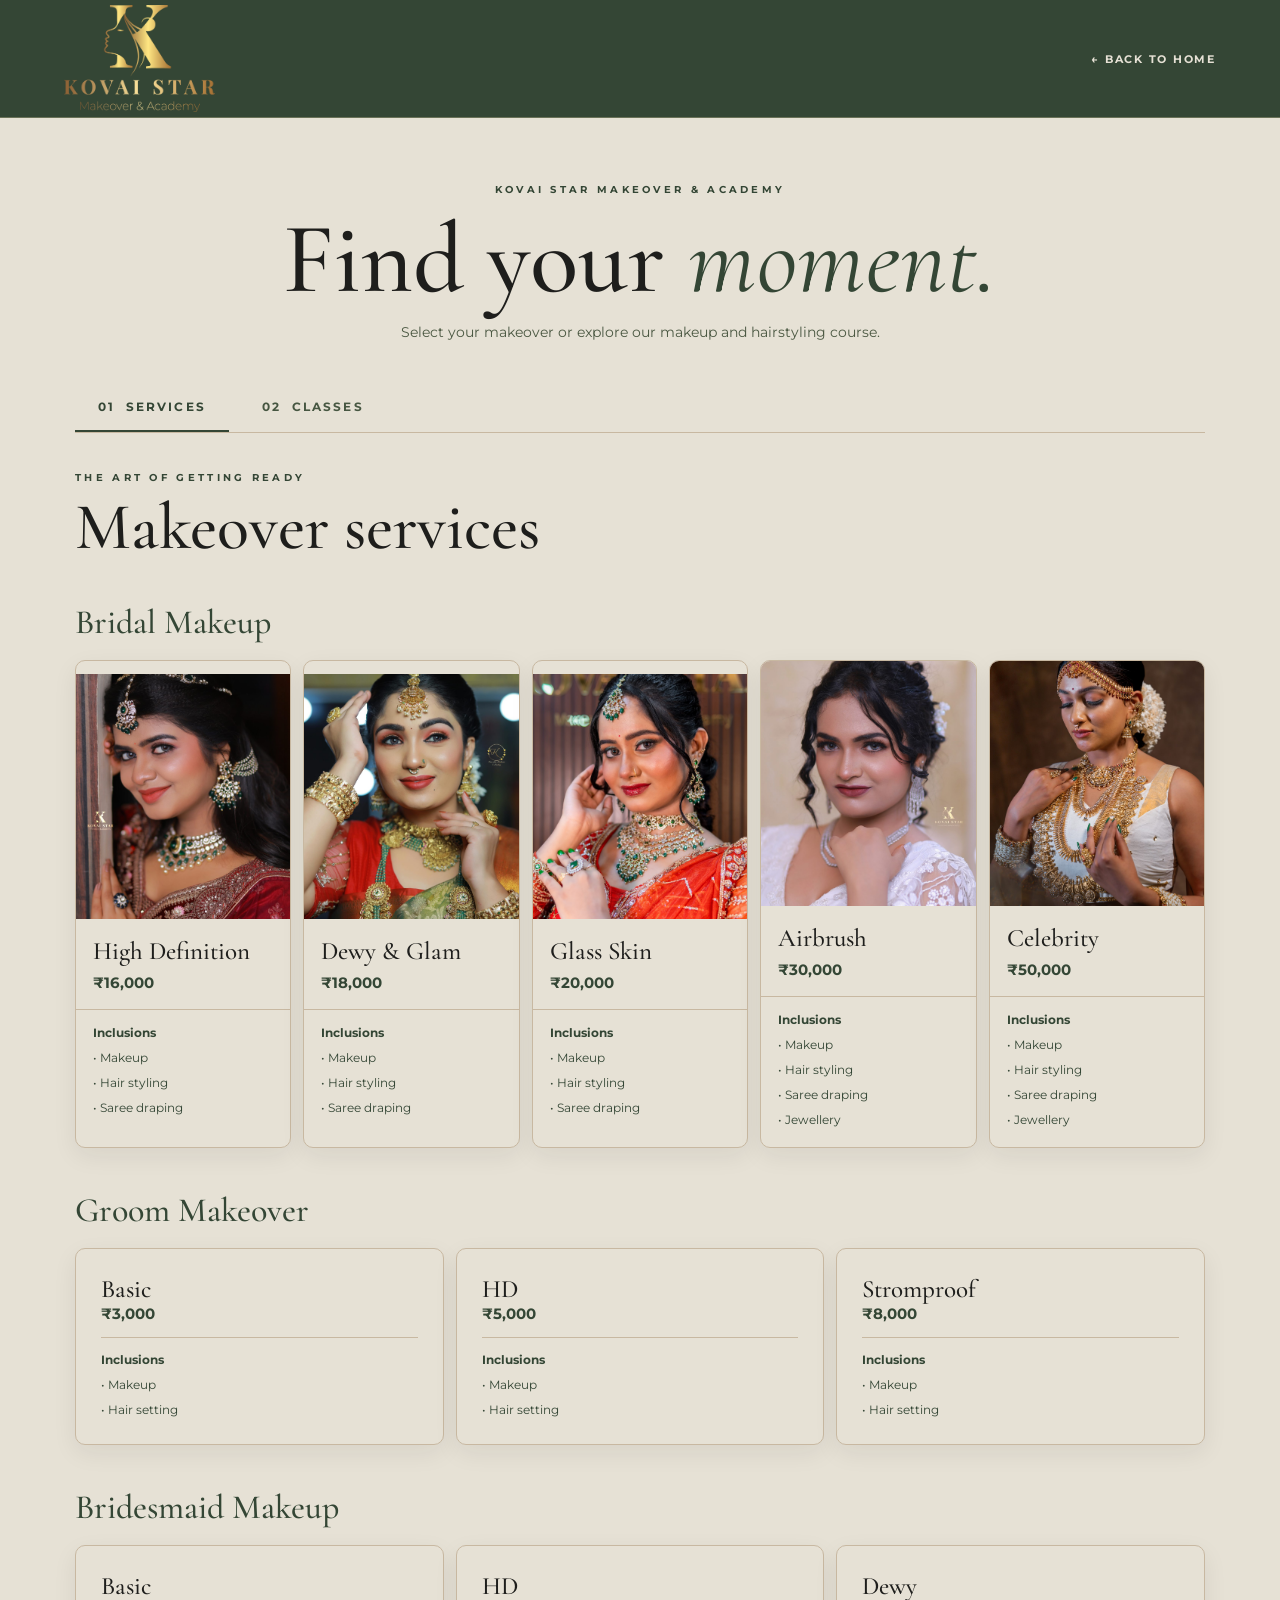
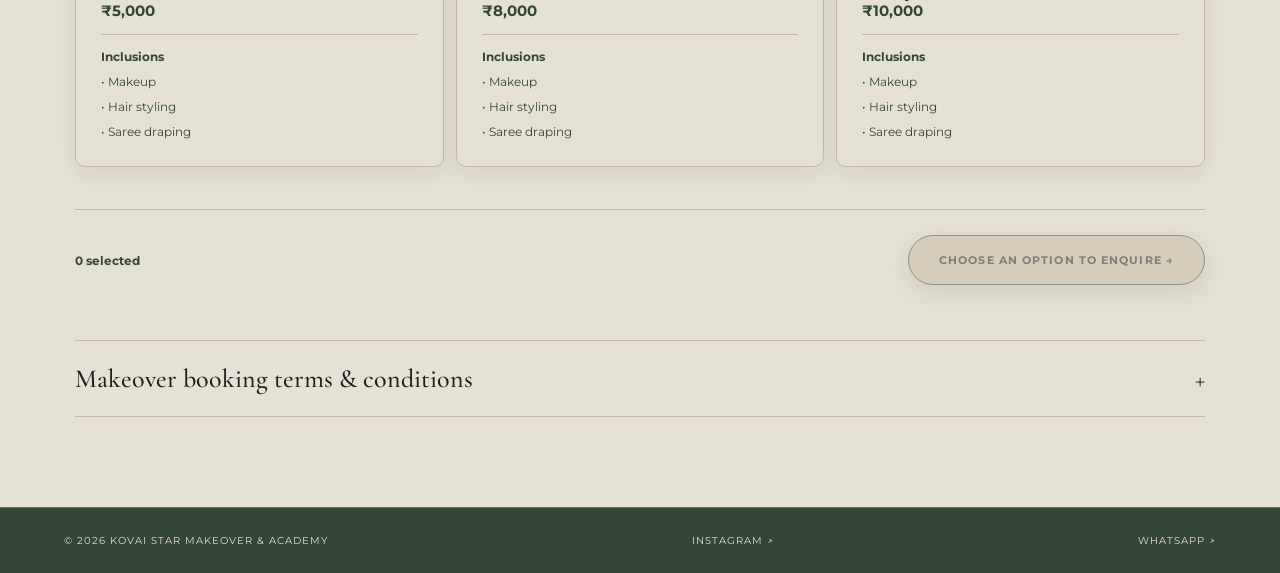
==== commit d81fe02f: "Add files via upload" ====
--- a/booking.html
+++ b/booking.html
@@ -4,14 +4,14 @@
 <div class="tabs" role="tablist" aria-label="Explore services or classes"><button id="servicesTab" class="tab active" type="button" role="tab" aria-selected="true" aria-controls="servicesPanel">01&nbsp; SERVICES</button><button id="classesTab" class="tab" type="button" role="tab" aria-selected="false" aria-controls="classesPanel">02&nbsp; CLASSES</button></div>
 <section id="servicesPanel" class="tab-panel" role="tabpanel" aria-labelledby="servicesTab"><div class="section-heading"><p class="overline">THE ART OF GETTING READY</p><h2>Makeover services</h2></div>
 <div class="service-category"><h3>Bridal Makeup</h3><div class="service-grid">
-<button class="service-card" type="button" data-service="High Definition Makeup — ₹16,000"><img src="assets/look-01.jpg" alt="High definition bridal look"><span><b>High Definition</b><small>₹16,000</small></span><i>✓</i></button>
-<button class="service-card" type="button" data-service="Dewy & Glam Makeup — ₹18,000"><img src="assets/look-02.jpg" alt="Dewy and glam bridal look"><span><b>Dewy & Glam</b><small>₹18,000</small></span><i>✓</i></button>
-<button class="service-card" type="button" data-service="Glass Skin Makeup — ₹20,000"><img src="assets/look-03.jpg" alt="Glass skin bridal look"><span><b>Glass Skin</b><small>₹20,000</small></span><i>✓</i></button>
-<button class="service-card" type="button" data-service="Airbrush Makeup — ₹30,000"><img src="assets/look-04.jpg" alt="Airbrush bridal look"><span><b>Airbrush</b><small>₹30,000</small></span><i>✓</i></button>
-<button class="service-card" type="button" data-service="Celebrity Makeup — ₹50,000"><img src="assets/look-05.jpg" alt="Celebrity makeup look"><span><b>Celebrity</b><small>₹50,000</small></span><i>✓</i></button>
+<button class="service-card" type="button" data-service="High Definition Makeup — ₹16,000"><img src="assets/look-01.jpg" alt="High definition bridal look"><span><b>High Definition</b><small>₹16,000</small></span><i>✓</i><span class="service-inclusions"><strong>Inclusions</strong><span class="inclusion-item">• Makeup</span><span class="inclusion-item">• Hair styling</span><span class="inclusion-item">• Saree draping</span></span></button>
+<button class="service-card" type="button" data-service="Dewy & Glam Makeup — ₹18,000"><img src="assets/look-02.jpg" alt="Dewy and glam bridal look"><span><b>Dewy & Glam</b><small>₹18,000</small></span><i>✓</i><span class="service-inclusions"><strong>Inclusions</strong><span class="inclusion-item">• Makeup</span><span class="inclusion-item">• Hair styling</span><span class="inclusion-item">• Saree draping</span></span></button>
+<button class="service-card" type="button" data-service="Glass Skin Makeup — ₹20,000"><img src="assets/look-03.jpg" alt="Glass skin bridal look"><span><b>Glass Skin</b><small>₹20,000</small></span><i>✓</i><span class="service-inclusions"><strong>Inclusions</strong><span class="inclusion-item">• Makeup</span><span class="inclusion-item">• Hair styling</span><span class="inclusion-item">• Saree draping</span></span></button>
+<button class="service-card" type="button" data-service="Airbrush Makeup — ₹30,000"><img src="assets/look-04.jpg" alt="Airbrush bridal look"><span><b>Airbrush</b><small>₹30,000</small></span><i>✓</i><span class="service-inclusions"><strong>Inclusions</strong><span class="inclusion-item">• Makeup</span><span class="inclusion-item">• Hair styling</span><span class="inclusion-item">• Saree draping</span><span class="inclusion-item">• Jewellery</span></span></button>
+<button class="service-card" type="button" data-service="Celebrity Makeup — ₹50,000"><img src="assets/look-05.jpg" alt="Celebrity makeup look"><span><b>Celebrity</b><small>₹50,000</small></span><i>✓</i><span class="service-inclusions"><strong>Inclusions</strong><span class="inclusion-item">• Makeup</span><span class="inclusion-item">• Hair styling</span><span class="inclusion-item">• Saree draping</span><span class="inclusion-item">• Jewellery</span></span></button>
 </div></div>
-<div class="service-category"><h3>Groom Makeover</h3><div class="option-grid"><button class="option-card" type="button" data-service="Groom Basic — ₹3,000"><b>Basic</b><small>₹3,000</small><i>✓</i></button><button class="option-card" type="button" data-service="Groom HD — ₹5,000"><b>HD</b><small>₹5,000</small><i>✓</i></button><button class="option-card" type="button" data-service="Groom Stromproof — ₹8,000"><b>Stromproof</b><small>₹8,000</small><i>✓</i></button></div></div>
-<div class="service-category"><h3>Bridesmaid Makeup</h3><div class="option-grid"><button class="option-card" type="button" data-service="Bridesmaid Basic — ₹5,000"><b>Basic</b><small>₹5,000</small><i>✓</i></button><button class="option-card" type="button" data-service="Bridesmaid HD — ₹8,000"><b>HD</b><small>₹8,000</small><i>✓</i></button><button class="option-card" type="button" data-service="Bridesmaid Dewy — ₹10,000"><b>Dewy</b><small>₹10,000</small><i>✓</i></button></div></div>
+<div class="service-category"><h3>Groom Makeover</h3><div class="option-grid"><button class="option-card" type="button" data-service="Groom Basic — ₹3,000"><b>Basic</b><small>₹3,000</small><i>✓</i><span class="service-inclusions"><strong>Inclusions</strong><span class="inclusion-item">• Makeup</span><span class="inclusion-item">• Hair setting</span></span></button><button class="option-card" type="button" data-service="Groom HD — ₹5,000"><b>HD</b><small>₹5,000</small><i>✓</i><span class="service-inclusions"><strong>Inclusions</strong><span class="inclusion-item">• Makeup</span><span class="inclusion-item">• Hair setting</span></span></button><button class="option-card" type="button" data-service="Groom Stromproof — ₹8,000"><b>Stromproof</b><small>₹8,000</small><i>✓</i><span class="service-inclusions"><strong>Inclusions</strong><span class="inclusion-item">• Makeup</span><span class="inclusion-item">• Hair setting</span></span></button></div></div>
+<div class="service-category"><h3>Bridesmaid Makeup</h3><div class="option-grid"><button class="option-card" type="button" data-service="Bridesmaid Basic — ₹5,000"><b>Basic</b><small>₹5,000</small><i>✓</i><span class="service-inclusions"><strong>Inclusions</strong><span class="inclusion-item">• Makeup</span><span class="inclusion-item">• Hair styling</span><span class="inclusion-item">• Saree draping</span></span></button><button class="option-card" type="button" data-service="Bridesmaid HD — ₹8,000"><b>HD</b><small>₹8,000</small><i>✓</i><span class="service-inclusions"><strong>Inclusions</strong><span class="inclusion-item">• Makeup</span><span class="inclusion-item">• Hair styling</span><span class="inclusion-item">• Saree draping</span></span></button><button class="option-card" type="button" data-service="Bridesmaid Dewy — ₹10,000"><b>Dewy</b><small>₹10,000</small><i>✓</i><span class="service-inclusions"><strong>Inclusions</strong><span class="inclusion-item">• Makeup</span><span class="inclusion-item">• Hair styling</span><span class="inclusion-item">• Saree draping</span></span></button></div></div>
 </section>
 <section id="classesPanel" class="tab-panel hidden" role="tabpanel" aria-labelledby="classesTab">
 <div class="section-heading"><p class="overline">LEARN THE CRAFT</p><h2>Makeup &amp; Hairstyling Class</h2><p>21-day Makeup &amp; Hairstyling Class — explore all course topics and benefits below.</p></div>
@@ -24,7 +24,7 @@
 <details class="terms"><summary>Makeover booking terms &amp; conditions <span>+</span></summary><ul>
 <li><strong>Trial:</strong> Complimentary when booking two makeover sessions; the trial prepayment is adjusted in the final bill. For one session, a trial costs ₹3,000 extra.</li>
 <li><strong>Booking &amp; payment:</strong> A 50% non-refundable advance confirms the booking. Pay the remaining balance three days before the event. Any extra services on the event day are payable that day.</li>
-<li><strong>Jewellery:</strong> Not included; clients arrange and collect it themselves.</li>
+<li><strong>Jewellery:</strong> Included with Airbrush and Celebrity makeup packages. For other packages, clients arrange and collect it themselves.</li>
 <li><strong>Travel:</strong> Client pays travel charges. Minimum ₹1,000 for travel within approximately 5 km; beyond that, ₹12 per km.</li>
 <li><strong>Accommodation:</strong> Client arranges accommodation where required, or reimburses actual room costs against an invoice.</li>
 <li><strong>Makeup room:</strong> Please provide a private, preferably air-conditioned room. Keep valuables with you; we cannot be responsible for missing items.</li>
--- a/style.css
+++ b/style.css
@@ -186,3 +186,11 @@
 .class-feature{grid-template-columns:minmax(0,1fr) minmax(0,1fr);align-items:center}
 .class-feature>img.class-saree-photo{display:block;width:100%;height:auto;object-fit:contain;align-self:start}
 @media(max-width:600px){.class-feature{grid-template-columns:minmax(0,1fr)}.class-feature>img.class-saree-photo{height:auto}}
+
+/* Individual package inclusions */
+.option-card{display:flex;flex-direction:column;align-items:flex-start;text-align:left}
+.service-card .service-inclusions,.option-card .service-inclusions{display:flex;flex-direction:column;gap:7px;padding:14px 17px 18px;margin:0;border-top:1px solid #C8B8A1;width:100%;color:#344635;font-size:12px;line-height:1.5}
+.option-card .service-inclusions{padding:13px 0 0;margin-top:14px}
+.service-inclusions strong{font-family:Montserrat,Arial,sans-serif;font-size:12px;font-weight:700}
+.service-card .service-inclusions .inclusion-item,.option-card .service-inclusions .inclusion-item{display:block;padding:0;margin:0;font-size:12px;font-weight:400;color:#344635}
+@media(max-width:600px){.service-card .service-inclusions{padding:12px 10px 15px}.service-card .service-inclusions .inclusion-item,.option-card .service-inclusions .inclusion-item{font-size:11px}.service-inclusions strong{font-size:11px}}
